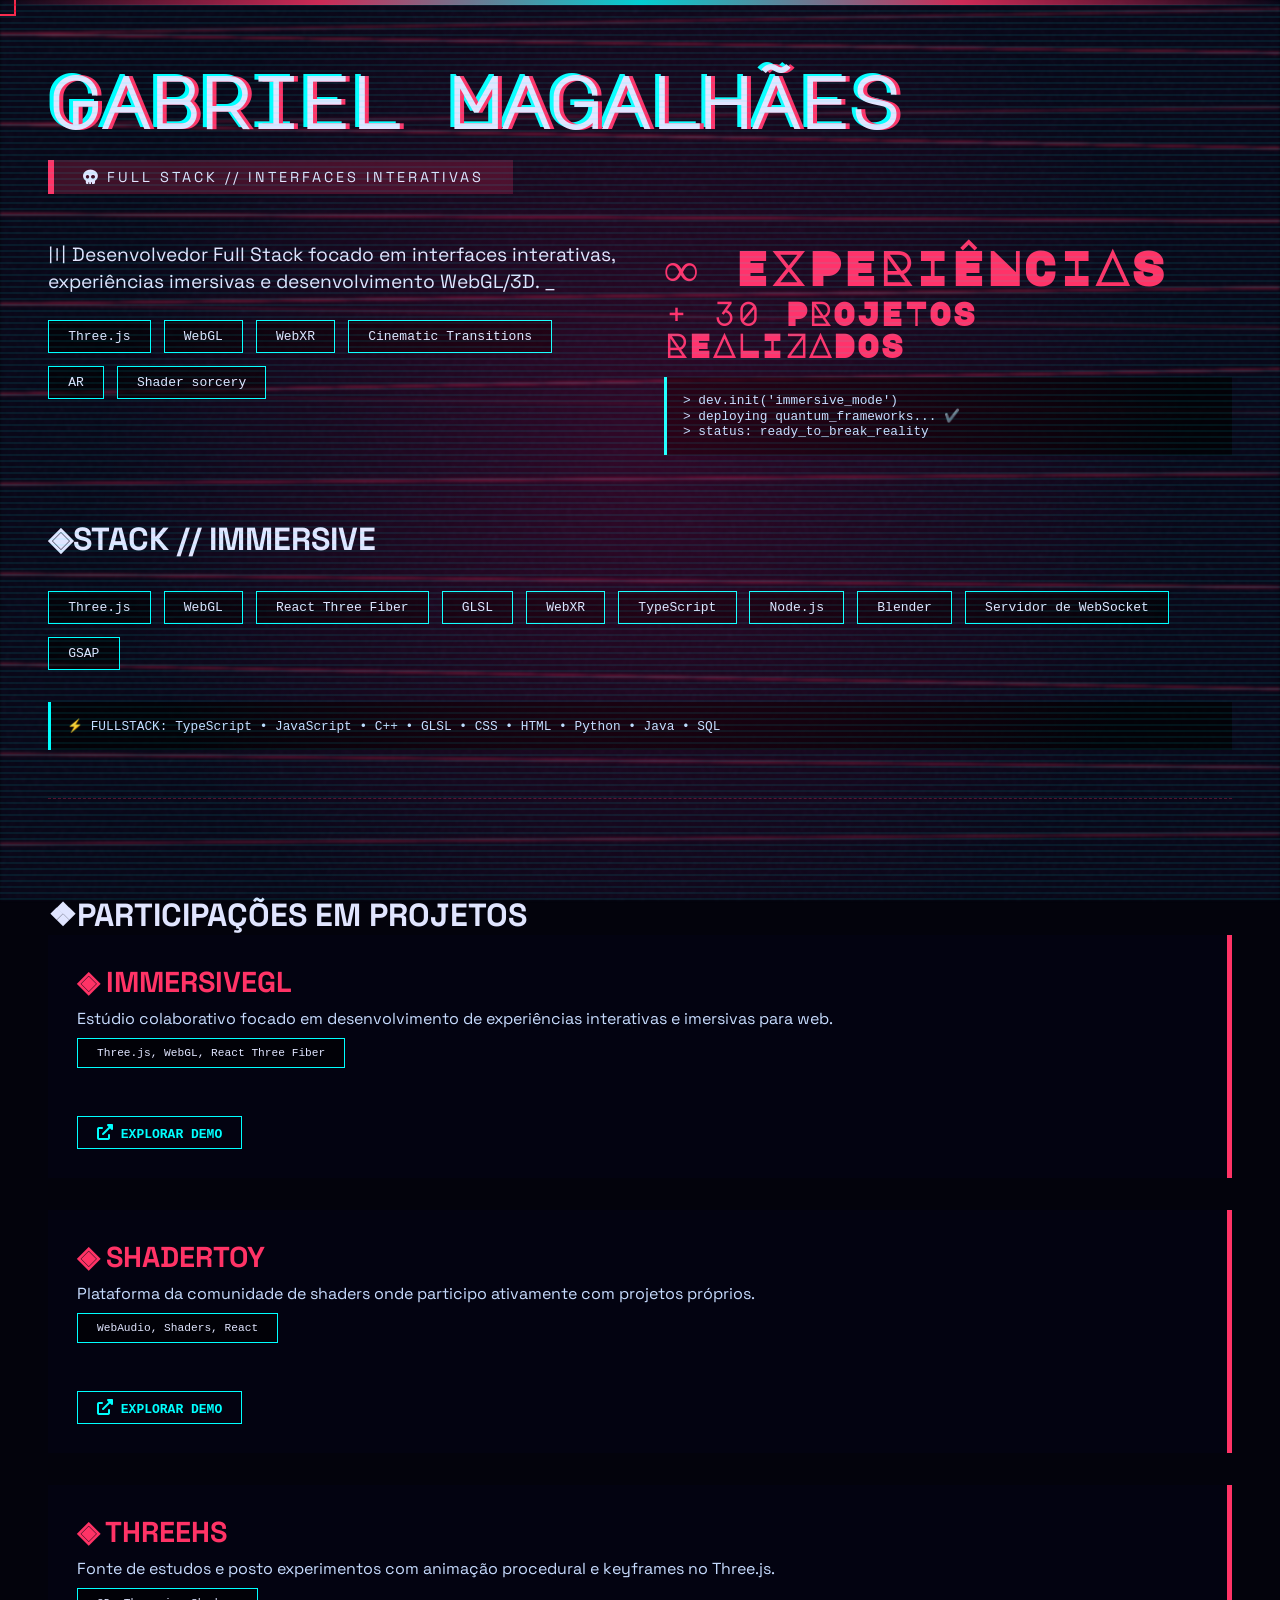
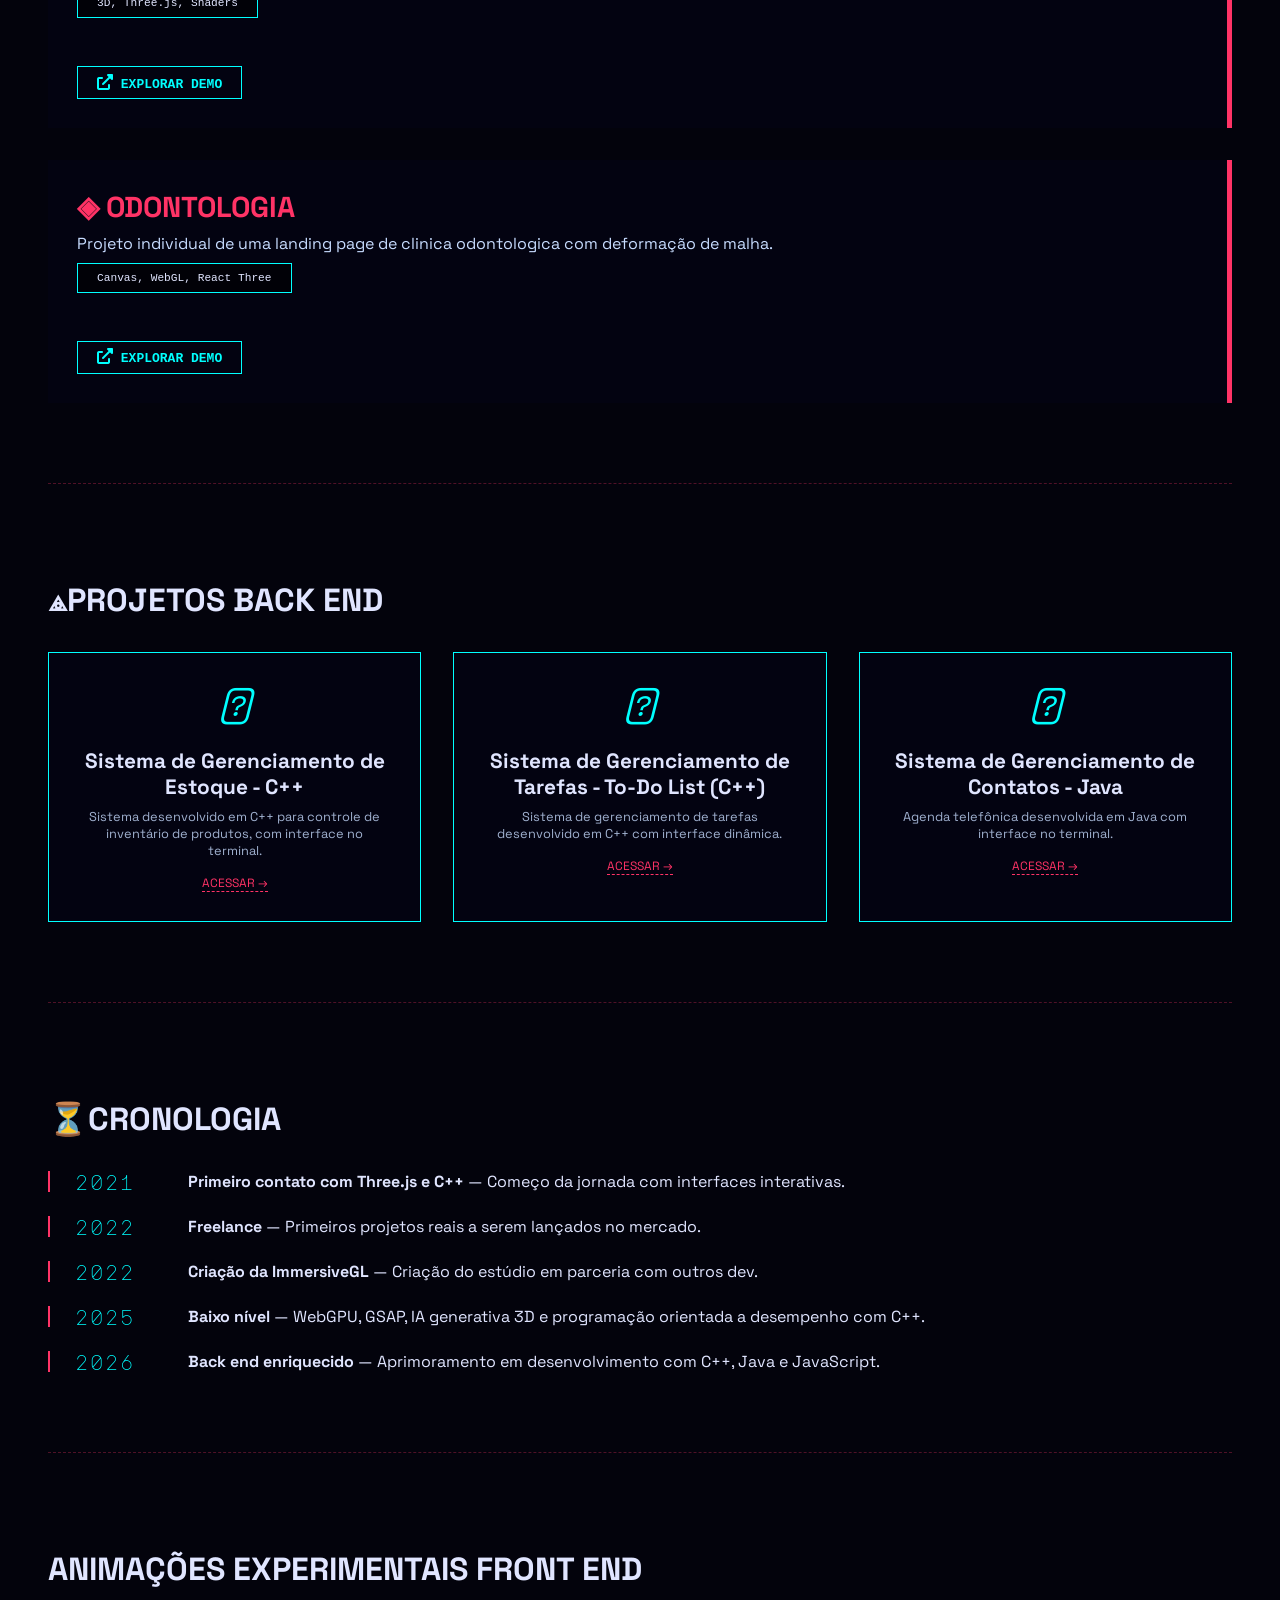
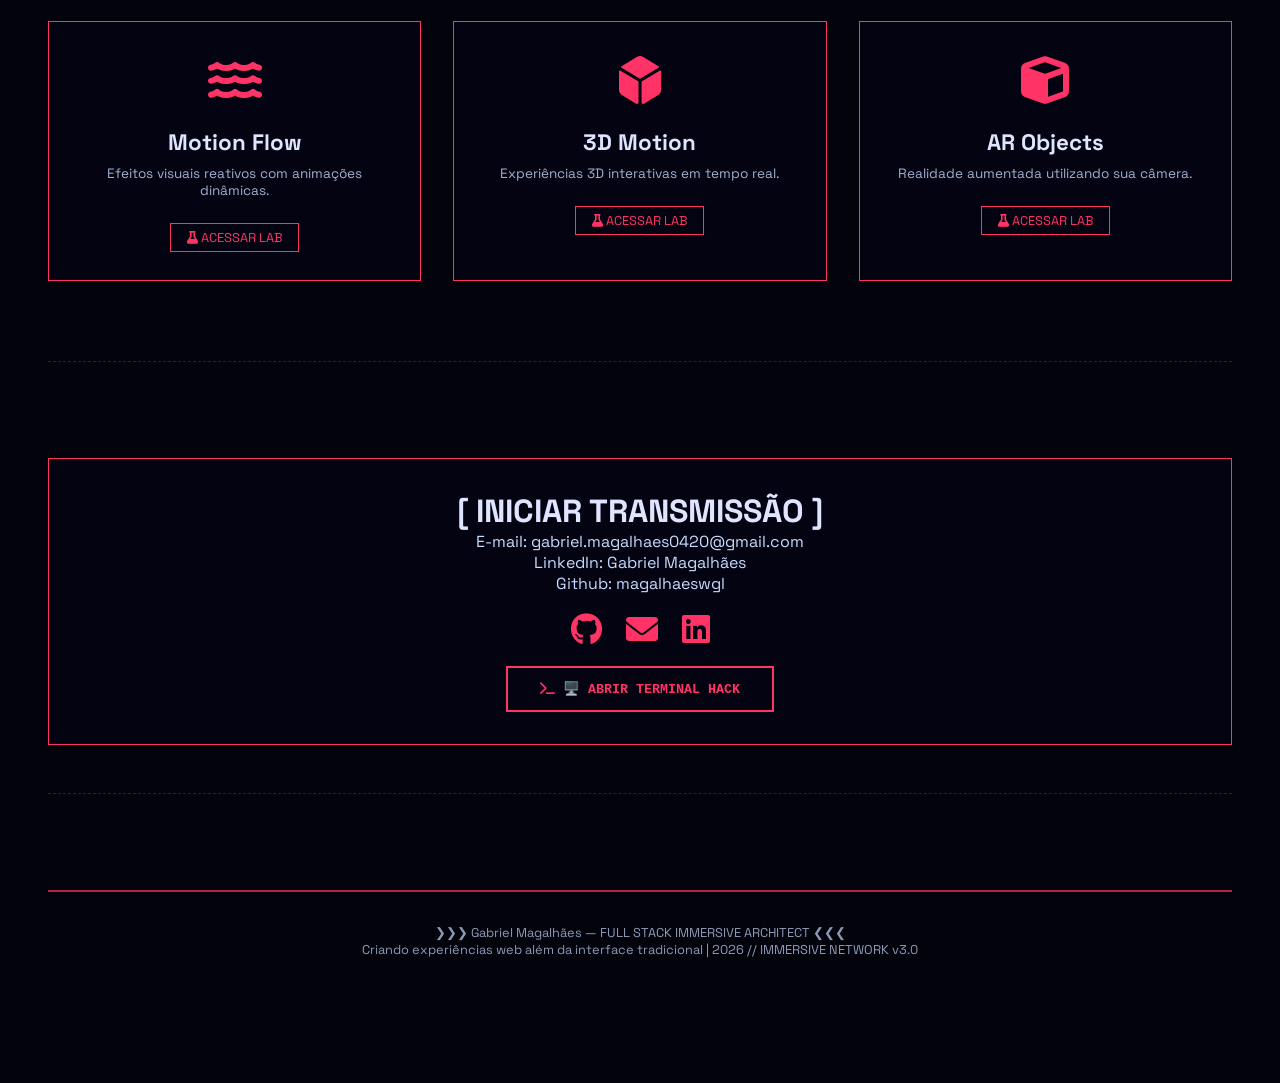
==== index.html @ 5cb0da73 "Portfólio Gabriel Magalhães Meu novo portfólio 2026 com alguns de meus projetos particulares, colabo" ====
<!DOCTYPE html>
<html lang="pt-BR">
<head>
    <meta charset="UTF-8">
    <meta name="viewport" content="width=device-width, initial-scale=1.0, user-scalable=yes">
    <title>Gabriel Magalhães — Portfolio</title>
    
    <!-- FONTS -->
    <link href="https://fonts.googleapis.com/css2?family=Space+Grotesk:wght@300;400;500;600;700&family=Major+Mono+Display&family=Syne+Mono&display=swap" rel="stylesheet">
    <link rel="stylesheet" href="https://cdnjs.cloudflare.com/ajax/libs/font-awesome/6.0.0-beta3/css/all.min.css">
    
    <!-- CSS PRINCIPAL -->
    <link rel="stylesheet" href="assets/css/style.css">
</head>
<body>

<!-- ELEMENTOS DE OVERLAY GLOBAIS -->
<div class="crt-effect"></div>
<div class="glitch-overlay"></div>
<div class="scan-bar"></div>
<div class="cursor-fx" id="cursor"></div>
<canvas id="distortion-bg"></canvas>

<!-- IFRAME PARA ANIMAÇÕES DO TERMINAL -->
<iframe id="animationFrame" style="position:fixed; top:0; left:0; width:100%; height:100%; border:none; z-index:9999; display:none; pointer-events:none; background:transparent;"></iframe>

<!-- CONTEÚDO PRINCIPAL -->
<div class="long-scroll">
    <div style="margin: 2rem 0 4rem;">
        <div class="glitch-title">Gabriel Magalhães</div>
        <div class="deviant-badge"><i class="fas fa-skull"></i> FULL STACK // INTERFACES INTERATIVAS</div>
        <div class="hero-grid">
            <div>
                <p style="font-size: 1.2rem; line-height: 1.4;">〣 Desenvolvedor Full Stack focado em interfaces interativas, experiências imersivas e desenvolvimento WebGL/3D. <span class="blink">_</span></p>
                <div class="skills-pile" style="margin-top: 1.5rem;">
                    <span class="skill-cyber">Three.js</span>
                    <span class="skill-cyber">WebGL</span>
                    <span class="skill-cyber">WebXR</span>
                    <span class="skill-cyber">Cinematic Transitions</span>
                    <span class="skill-cyber">AR</span>
                    <span class="skill-cyber">Shader sorcery</span>
                </div>
            </div>
            <div>
                <div class="stat-big">∞ EXPERIÊNCIAS</div>
                <div class="stat-big" style="font-size: 2rem;">+ 30 PROJETOS REALIZADOS</div>
                <div class="code-console" style="margin-top: 1rem;">
                    &gt; dev.init('immersive_mode')<br>
                    &gt; deploying quantum_frameworks... ✔️<br>
                    &gt; status: ready_to_break_reality
                </div>
            </div>
        </div>
    </div>

    <section>
        <h2 style="font-size: 2rem; margin-bottom: 1rem; color: var(--text-color);">◈STACK // IMMERSIVE</h2>
        <div class="skills-pile" id="skill-mega-list"></div>
        <div class="code-console" style="margin-top: 2rem;">
            ⚡ FULLSTACK: TypeScript • JavaScript • C++ • GLSL • CSS • HTML • Python • Java • SQL
        </div>
    </section>

    <section>
        <h2 style="font-size: 2rem; color: var(--text-color);">❖PARTICIPAÇÕES EM PROJETOS</h2>
        <div id="deviant-projects-container"></div>
    </section>

    <section>
        <h2 style="font-size: 2rem; color: var(--text-color);">⟁PROJETOS BACK END</h2>
        <div class="interactive-grid" id="interactiveContainer"></div>
    </section>

    <section>
        <h2 style="font-size: 2rem; color: var(--text-color);">⏳CRONOLOGIA</h2>
        <div class="timeline">
            <div class="timeline-item"><div class="year">2021</div><div><strong>Primeiro contato com Three.js e C++</strong> — Começo da jornada com interfaces interativas.</div></div>
            <div class="timeline-item"><div class="year">2022</div><div><strong>Freelance</strong> — Primeiros projetos reais a serem lançados no mercado.</div></div>
            <div class="timeline-item"><div class="year">2022</div><div><strong>Criação da ImmersiveGL</strong> — Criação do estúdio em parceria com outros dev.</div></div>
            <div class="timeline-item"><div class="year">2025</div><div><strong>Baixo nível</strong> — WebGPU, GSAP, IA generativa 3D e programação orientada a desempenho com C++.</div></div>
            <div class="timeline-item"><div class="year">2026</div><div><strong>Back end enriquecido</strong> — Aprimoramento em desenvolvimento com C++, Java e JavaScript.</div></div>
        </div>
    </section>

    <section>
        <h2 style="font-size: 2rem; color: var(--text-color);">ANIMAÇÕES EXPERIMENTAIS FRONT END</h2>
        <div class="lab-grid" id="labContainer"></div>
    </section>

    <section id="contact-deviant">
        <div style="background: var(--bg-card); padding: 2rem; text-align: center; border: 1px solid var(--primary-neon);">
            <h2 style="font-size: 2rem; color: var(--text-color);">[ INICIAR TRANSMISSÃO ]</h2>
            <p style="color: var(--text-dim);">E-mail: gabriel.magalhaes0420@gmail.com<br> LinkedIn: Gabriel Magalhães<br> Github: magalhaeswgl</p>
            <div class="social-icons" style="margin: 1rem;">
                <a href="https://github.com/magalhaeswgl" target="_blank" style="color: var(--primary-neon); font-size: 2rem; margin: 0 10px;"><i class="fa-brands fa-github"></i></a>
                <a href="mailto:gabriel.magalhaes0420@gmail.com" style="color: var(--primary-neon); font-size: 2rem; margin: 0 10px;"><i class="fa-solid fa-envelope"></i></a>
                <a href="http://www.linkedin.com/in/gabriel-magalhães-120964220" target="_blank" style="color: var(--primary-neon); font-size: 2rem; margin: 0 10px;"><i class="fa-brands fa-linkedin"></i></a>
            </div>
            <button class="glitch-button" id="openTerminalBtn"><i class="fas fa-terminal"></i> 🖥️ ABRIR TERMINAL HACK</button>
        </div>
    </section>

    <footer>
        <span class="blink">❯❯❯</span> Gabriel Magalhães — FULL STACK IMMERSIVE ARCHITECT <span class="blink">❮❮❮</span><br>
        Criando experiências web além da interface tradicional | 2026 // IMMERSIVE NETWORK v3.0
    </footer>
</div>

<!-- TERMINAL MODAL -->
<div id="terminalModal" class="terminal-modal">
    <div class="terminal-window" id="terminalWindow">
        <div class="terminal-header-bar" id="terminalDragHandle">
            <span>⚡ DEVIANT::TERMINAL [HACK MODE]</span>
            <span class="close-terminal-btn" id="closeTerminalBtn">✖</span>
        </div>
        <div class="terminal-body" id="terminalBody">
            <div class="terminal-output-line">> SISTEMA DE HACK ATIVADO.</div>
            <div class="terminal-output-line">> Digite 'lista' para ver TODOS os comandos.</div>
        </div>
        <div class="terminal-input-line">
            <span class="terminal-prompt">$&gt;</span>
            <input type="text" class="terminal-input-field" id="terminalInput" autofocus>
        </div>
        <div class="terminal-help-panel" id="helpPanel">
            <div class="help-chip" data-cmd="reset">🔄 RESET</div>
        </div>
    </div>
</div>

<!-- SCRIPTS -->
<script src="assets/js/data.js"></script>
<script src="assets/js/themes.js"></script>
<script src="assets/js/animations.js"></script>
<script src="assets/js/terminal.js"></script>
<script src="assets/js/main.js"></script>

</body>
</html>
---- assets/css/style.css ----
/* ===== VARIÁVEIS ===== */
:root {
    --primary-neon: #ff3366;
    --secondary-neon: #0ff;
    --bg-dark: #03030c;
    --bg-card: rgba(5, 5, 20, 0.7);
    --text-color: #e0e5ff;
    --text-dim: #c7dcff;
    --border-color: rgba(255, 51, 102, 0.3);
    --glitch-opacity: 0.08;
    --scan-speed: 8s;
    --scan-opacity: 0.8;
    --blur-amount: 0px;
    --bg-noise: 0.5;
}

* {
    margin: 0;
    padding: 0;
    box-sizing: border-box;
}

body {
    background-color: var(--bg-dark);
    font-family: 'Space Grotesk', monospace;
    color: var(--text-color);
    overflow-x: hidden;
    cursor: crosshair;
    transition: background-color 0.2s ease, color 0.2s ease;
}

/* ===== EFEITOS DE TELA ===== */
.crt-effect {
    position: fixed;
    top: 0;
    left: 0;
    width: 100%;
    height: 100%;
    background: repeating-linear-gradient(0deg, rgba(0, 255, 255, var(--glitch-opacity)) 0px, rgba(0, 255, 255, var(--glitch-opacity)) 2px, transparent 2px, transparent 6px);
    pointer-events: none;
    z-index: 15;
}

.glitch-overlay {
    position: fixed;
    top: 0;
    left: 0;
    width: 100%;
    height: 100%;
    background: radial-gradient(circle at 50% 50%, rgba(255, 0, 100, calc(var(--glitch-opacity) * 2)) 0%, transparent 70%);
    pointer-events: none;
    z-index: 14;
    mix-blend-mode: screen;
    animation: pulseGlitch 6s infinite;
}

@keyframes pulseGlitch {
    0%, 100% { opacity: 0.4; background: radial-gradient(circle at 30% 60%, rgba(0,255,200,0.08) 0%, transparent 70%);}
    50% { opacity: 0.8; background: radial-gradient(circle at 70% 30%, rgba(255, 51, 102, 0.12) 0%, transparent 70%);}
}

.scan-bar {
    position: fixed;
    top: 0;
    left: 0;
    width: 100%;
    height: 5px;
    background: linear-gradient(90deg, transparent, var(--primary-neon), var(--secondary-neon), var(--primary-neon), transparent);
    animation: scanMove var(--scan-speed) linear infinite;
    z-index: 20;
    pointer-events: none;
    opacity: var(--scan-opacity);
}

@keyframes scanMove {
    0% { top: 0%; opacity: 0.8;}
    50% { top: 100%; opacity: 0.2;}
    100% { top: 0%; opacity: 0.8;}
}

.cursor-fx {
    position: fixed;
    width: 32px;
    height: 32px;
    border: 2px solid var(--primary-neon);
    border-radius: 0%;
    pointer-events: none;
    z-index: 9999;
    transition: 0.04s linear;
    transform: translate(-50%, -50%);
    mix-blend-mode: difference;
}

#distortion-bg {
    position: fixed;
    top: 0;
    left: 0;
    width: 100%;
    height: 100%;
    z-index: -2;
    opacity: var(--bg-noise);
    filter: blur(1.5px);
}

/* ===== LAYOUT ===== */
.long-scroll {
    position: relative;
    z-index: 5;
    max-width: 1400px;
    margin: 0 auto;
    padding: 2rem 3rem 6rem;
}

section {
    margin-bottom: 6rem;
    border-bottom: 1px dashed var(--border-color);
    padding-bottom: 3rem;
}

/* ===== TIPOGRAFIA ===== */
.glitch-title {
    font-family: 'Major Mono Display', monospace;
    font-size: clamp(2.5rem, 6vw, 4.5rem);
    font-weight: 700;
    letter-spacing: -3px;
    text-shadow: 0.05em 0 0 var(--primary-neon), -0.05em -0.025em 0 var(--secondary-neon);
    animation: glitchShake 3s infinite;
    margin-bottom: 1rem;
}

@keyframes glitchShake {
    0%, 100% { transform: translate(0); }
    95% { transform: translate(0); }
    96% { transform: translate(-2px, 1px); }
    97% { transform: translate(2px, -1px); }
    98% { transform: translate(-1px, 1px); }
    99% { transform: translate(1px, -1px); }
}

.deviant-badge {
    background: color-mix(in srgb, var(--primary-neon) 22%, transparent);
    backdrop-filter: blur(8px);
    padding: 0.5rem 1.8rem;
    width: fit-content;
    border-left: 6px solid var(--primary-neon);
    font-weight: 400;
    font-size: 0.9rem;
    letter-spacing: 3px;
    margin: 1.5rem 0;
    color: var(--text-color);
}

/* ===== GRIDS ===== */
.hero-grid {
    display: grid;
    grid-template-columns: 1fr 1fr;
    gap: 3rem;
    margin: 3rem 0 2rem;
}

.stat-big {
    font-size: 3rem;
    font-weight: 800;
    font-family: 'Major Mono Display';
    color: var(--primary-neon);
}

.skills-pile {
    display: flex;
    flex-wrap: wrap;
    gap: 0.8rem;
    margin: 2rem 0;
}

.skill-cyber {
    background: rgba(0, 0, 0, 0.6);
    border: 1px solid var(--secondary-neon);
    padding: 0.5rem 1.2rem;
    font-weight: 500;
    font-family: monospace;
    transition: 0.15s;
    color: var(--text-color);
}

.skill-cyber:hover {
    background: var(--secondary-neon);
    color: black;
    box-shadow: 0 0 15px var(--secondary-neon);
}

/* ===== PROJETOS ===== */
.project-deviant {
    background: var(--bg-card);
    backdrop-filter: blur(4px);
    border-right: 5px solid var(--primary-neon);
    padding: 1.8rem;
    margin-bottom: 2rem;
    transition: 0.2s;
}

.project-deviant:hover {
    transform: translateX(12px) scale(1.01);
    border-right-color: var(--secondary-neon);
}

.project-deviant h3 {
    color: var(--primary-neon);
}

.demo-link {
    display: inline-block;
    margin-top: 1rem;
    color: var(--secondary-neon);
    text-decoration: none;
    font-weight: bold;
    border: 1px solid var(--secondary-neon);
    padding: 0.4rem 1.2rem;
    transition: 0.2s;
    font-family: monospace;
}

.demo-link:hover {
    background: var(--secondary-neon);
    color: black;
    box-shadow: 0 0 12px var(--secondary-neon);
}

/* ===== TIMELINE ===== */
.timeline {
    display: flex;
    flex-direction: column;
    gap: 1.5rem;
    margin: 2rem 0;
}

.timeline-item {
    display: flex;
    gap: 1.5rem;
    border-left: 2px solid var(--primary-neon);
    padding-left: 1.5rem;
}

.year {
    font-family: 'Major Mono Display';
    font-size: 1.3rem;
    color: var(--secondary-neon);
    min-width: 90px;
}

/* ===== LABORATÓRIO ===== */
.lab-grid {
    display: grid;
    grid-template-columns: repeat(auto-fit, minmax(280px, 1fr));
    gap: 2rem;
    margin: 2rem 0;
}

.lab-card {
    background: var(--bg-card);
    backdrop-filter: blur(4px);
    border: 1px solid var(--primary-neon);
    padding: 1.8rem;
    text-align: center;
    transition: all 0.3s cubic-bezier(0.2, 0.9, 0.4, 1.1);
    cursor: pointer;
    position: relative;
    overflow: hidden;
}

.lab-card::before {
    content: '';
    position: absolute;
    top: 0;
    left: -100%;
    width: 100%;
    height: 3px;
    background: linear-gradient(90deg, transparent, var(--secondary-neon), var(--primary-neon), transparent);
    transition: 0.4s;
}

.lab-card:hover::before {
    left: 100%;
}

.lab-card:hover {
    transform: translateY(-8px) scale(1.02);
    border-color: var(--secondary-neon);
    box-shadow: 0 0 25px rgba(0, 255, 255, 0.3);
}

.lab-icon {
    font-size: 3rem;
    margin-bottom: 1rem;
    display: inline-block;
    color: var(--primary-neon);
}

.lab-card h3 {
    font-size: 1.4rem;
    margin-bottom: 0.5rem;
    color: var(--text-color);
}

.lab-card p {
    font-size: 0.85rem;
    opacity: 0.8;
    margin-bottom: 1rem;
    color: var(--text-dim);
}

.lab-button {
    display: inline-block;
    margin-top: 0.5rem;
    color: var(--primary-neon);
    text-decoration: none;
    font-size: 0.8rem;
    border: 1px solid var(--primary-neon);
    padding: 0.3rem 1rem;
    transition: 0.2s;
}

.lab-card:hover .lab-button {
    background: var(--primary-neon);
    color: black;
}

/* ===== INTERFACES EXPERIMENTAIS ===== */
.interactive-grid {
    display: grid;
    grid-template-columns: repeat(auto-fit, minmax(260px, 1fr));
    gap: 2rem;
    margin: 2rem 0;
}

.interactive-card {
    background: var(--bg-card);
    backdrop-filter: blur(4px);
    border: 1px solid var(--secondary-neon);
    padding: 1.8rem;
    text-align: center;
    transition: all 0.25s ease;
    cursor: pointer;
}

.interactive-card:hover {
    transform: scale(1.03);
    border-color: var(--primary-neon);
    box-shadow: 0 0 25px rgba(255, 51, 102, 0.3);
}

.interactive-icon {
    font-size: 2.5rem;
    margin-bottom: 1rem;
    display: inline-block;
    color: var(--secondary-neon);
}

.interactive-card h3 {
    font-size: 1.3rem;
    margin-bottom: 0.5rem;
    color: var(--text-color);
}

.interactive-card p {
    font-size: 0.8rem;
    opacity: 0.8;
    color: var(--text-dim);
}

.interactive-link {
    display: inline-block;
    margin-top: 1rem;
    color: var(--primary-neon);
    text-decoration: none;
    font-size: 0.75rem;
    border-bottom: 1px dashed var(--primary-neon);
}

/* ===== BOTÕES ===== */
.glitch-button {
    background: none;
    border: 2px solid var(--primary-neon);
    padding: 0.8rem 2rem;
    font-weight: bold;
    color: var(--primary-neon);
    font-family: monospace;
    transition: 0.1s;
    cursor: pointer;
}

.glitch-button:hover {
    background: var(--primary-neon);
    color: black;
    box-shadow: 0 0 20px var(--primary-neon);
}

/* ===== FOOTER ===== */
footer {
    margin-top: 5rem;
    padding: 2rem;
    text-align: center;
    border-top: 2px solid var(--primary-neon);
    font-size: 0.8rem;
    opacity: 0.7;
    color: var(--text-dim);
}

.blink {
    animation: blinkAnime 1s step-end infinite;
}
@keyframes blinkAnime {
    0%, 100% { opacity: 1; }
    50% { opacity: 0; }
}

.code-console {
    background: #000000aa;
    padding: 1rem;
    font-family: monospace;
    font-size: 0.8rem;
    border-left: 3px solid var(--secondary-neon);
    color: var(--text-dim);
}

/* ===== TERMINAL MODAL ===== */
.terminal-modal {
    position: fixed;
    top: 0;
    left: 0;
    width: 100%;
    height: 100%;
    background: rgba(0,0,0,0.9);
    backdrop-filter: blur(8px);
    z-index: 9998;
    display: none;
    justify-content: center;
    align-items: center;
}

.terminal-window {
    width: 750px;
    max-width: 95vw;
    background: #0a0a0f;
    border: 2px solid var(--primary-neon);
    box-shadow: 0 0 40px rgba(255,51,102,0.3);
    font-family: 'Share Tech Mono', monospace;
}

.terminal-header-bar {
    background: var(--primary-neon);
    padding: 8px 15px;
    display: flex;
    justify-content: space-between;
    cursor: move;
    color: black;
    font-weight: bold;
}

.terminal-body {
    height: 350px;
    overflow-y: auto;
    padding: 12px;
    background: #050510;
    color: #0f0;
    font-size: 12px;
}

.terminal-input-line {
    display: flex;
    border-top: 1px solid #333;
    background: #000;
}

.terminal-prompt {
    padding: 8px;
    color: var(--primary-neon);
}

.terminal-input-field {
    flex: 1;
    background: transparent;
    border: none;
    color: #0f0;
    font-family: 'Share Tech Mono', monospace;
    padding: 8px;
    outline: none;
}

.close-terminal-btn {
    cursor: pointer;
    font-weight: bold;
}

.terminal-output-line {
    margin-bottom: 6px;
    white-space: pre-wrap;
    word-break: break-word;
    font-family: 'Share Tech Mono', monospace;
}

.terminal-help-panel {
    background: #0a0a1a;
    padding: 8px;
    border-top: 1px solid var(--primary-neon);
    display: flex;
    flex-wrap: wrap;
    gap: 12px;
    justify-content: center;
    font-size: 10px;
}

.help-chip {
    background: #1a1a2a;
    padding: 3px 8px;
    border-radius: 0px;
    cursor: pointer;
    transition: 0.1s;
    color: var(--text-dim);
}

.help-chip:hover {
    background: var(--primary-neon);
    color: black;
}

/* ===== RESPONSIVO ===== */
@media (max-width: 800px) {
    .long-scroll { padding: 1rem; }
    .hero-grid { grid-template-columns: 1fr; }
}
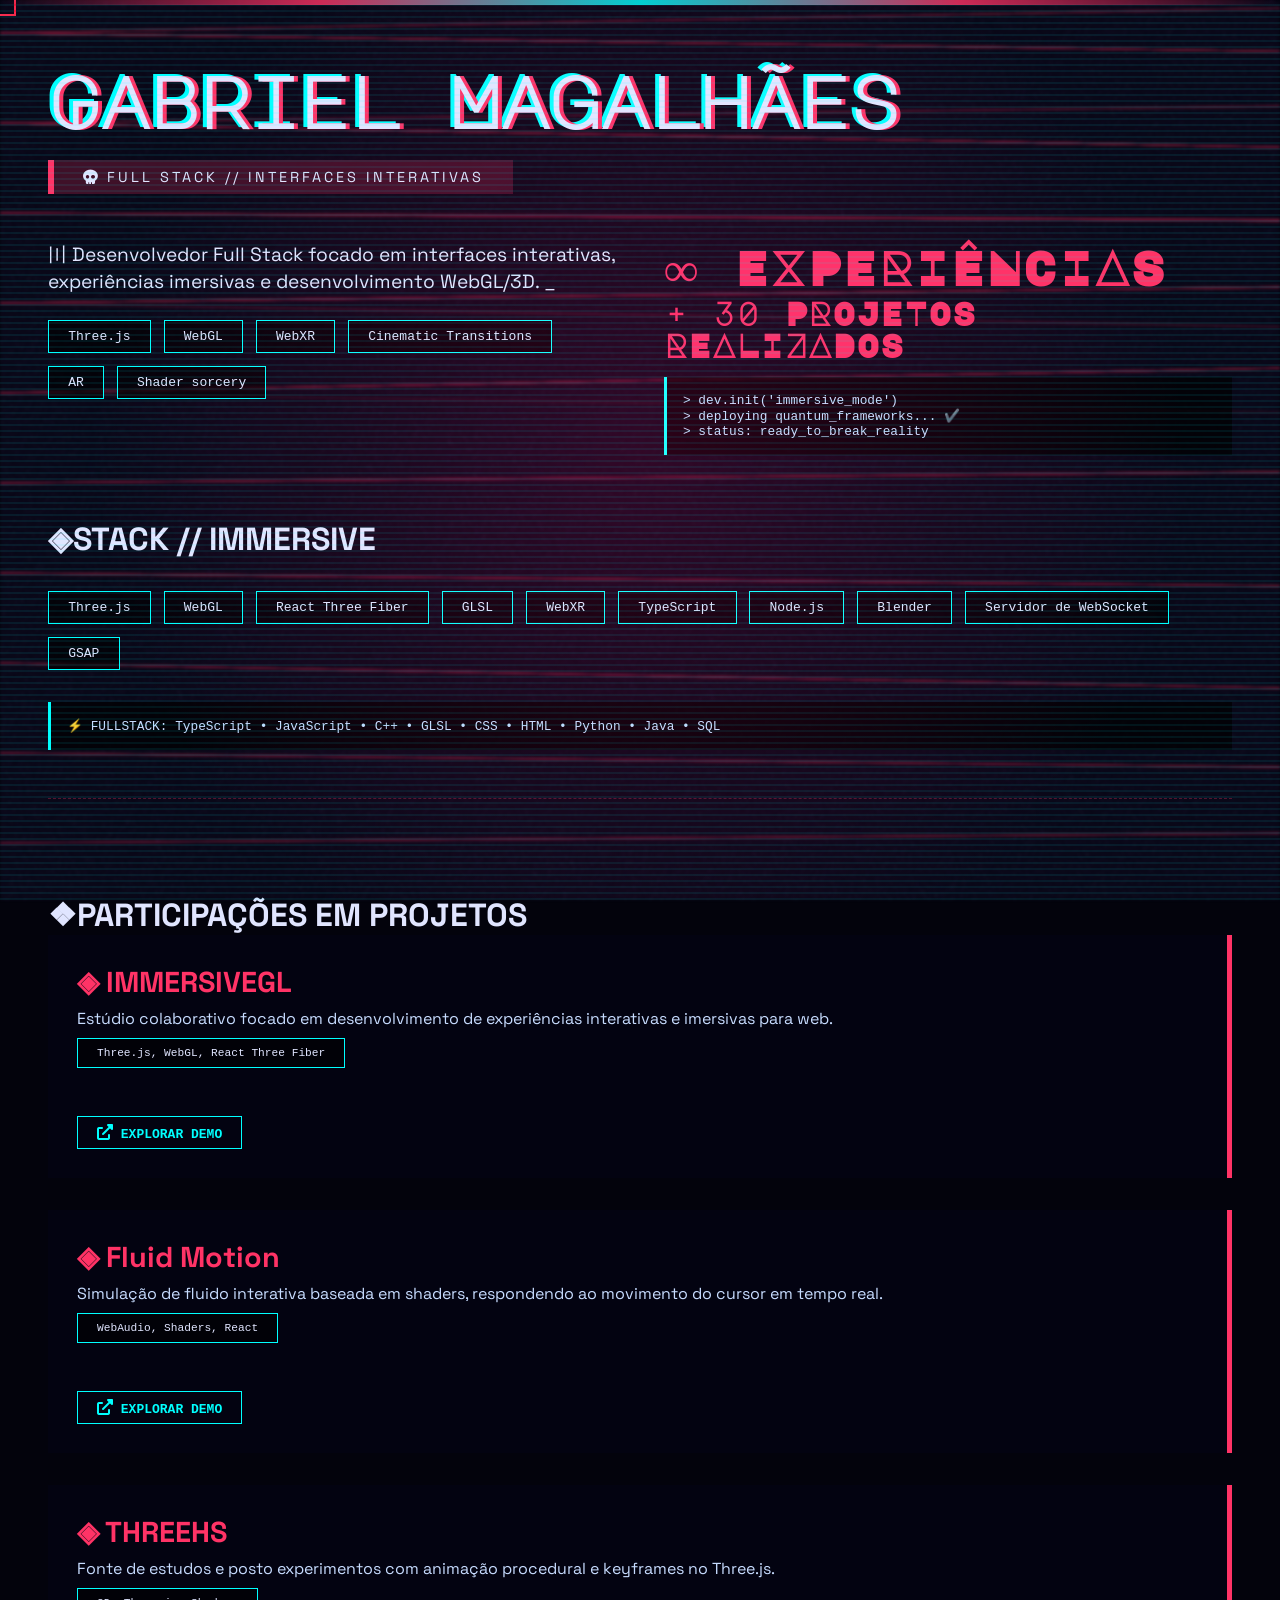
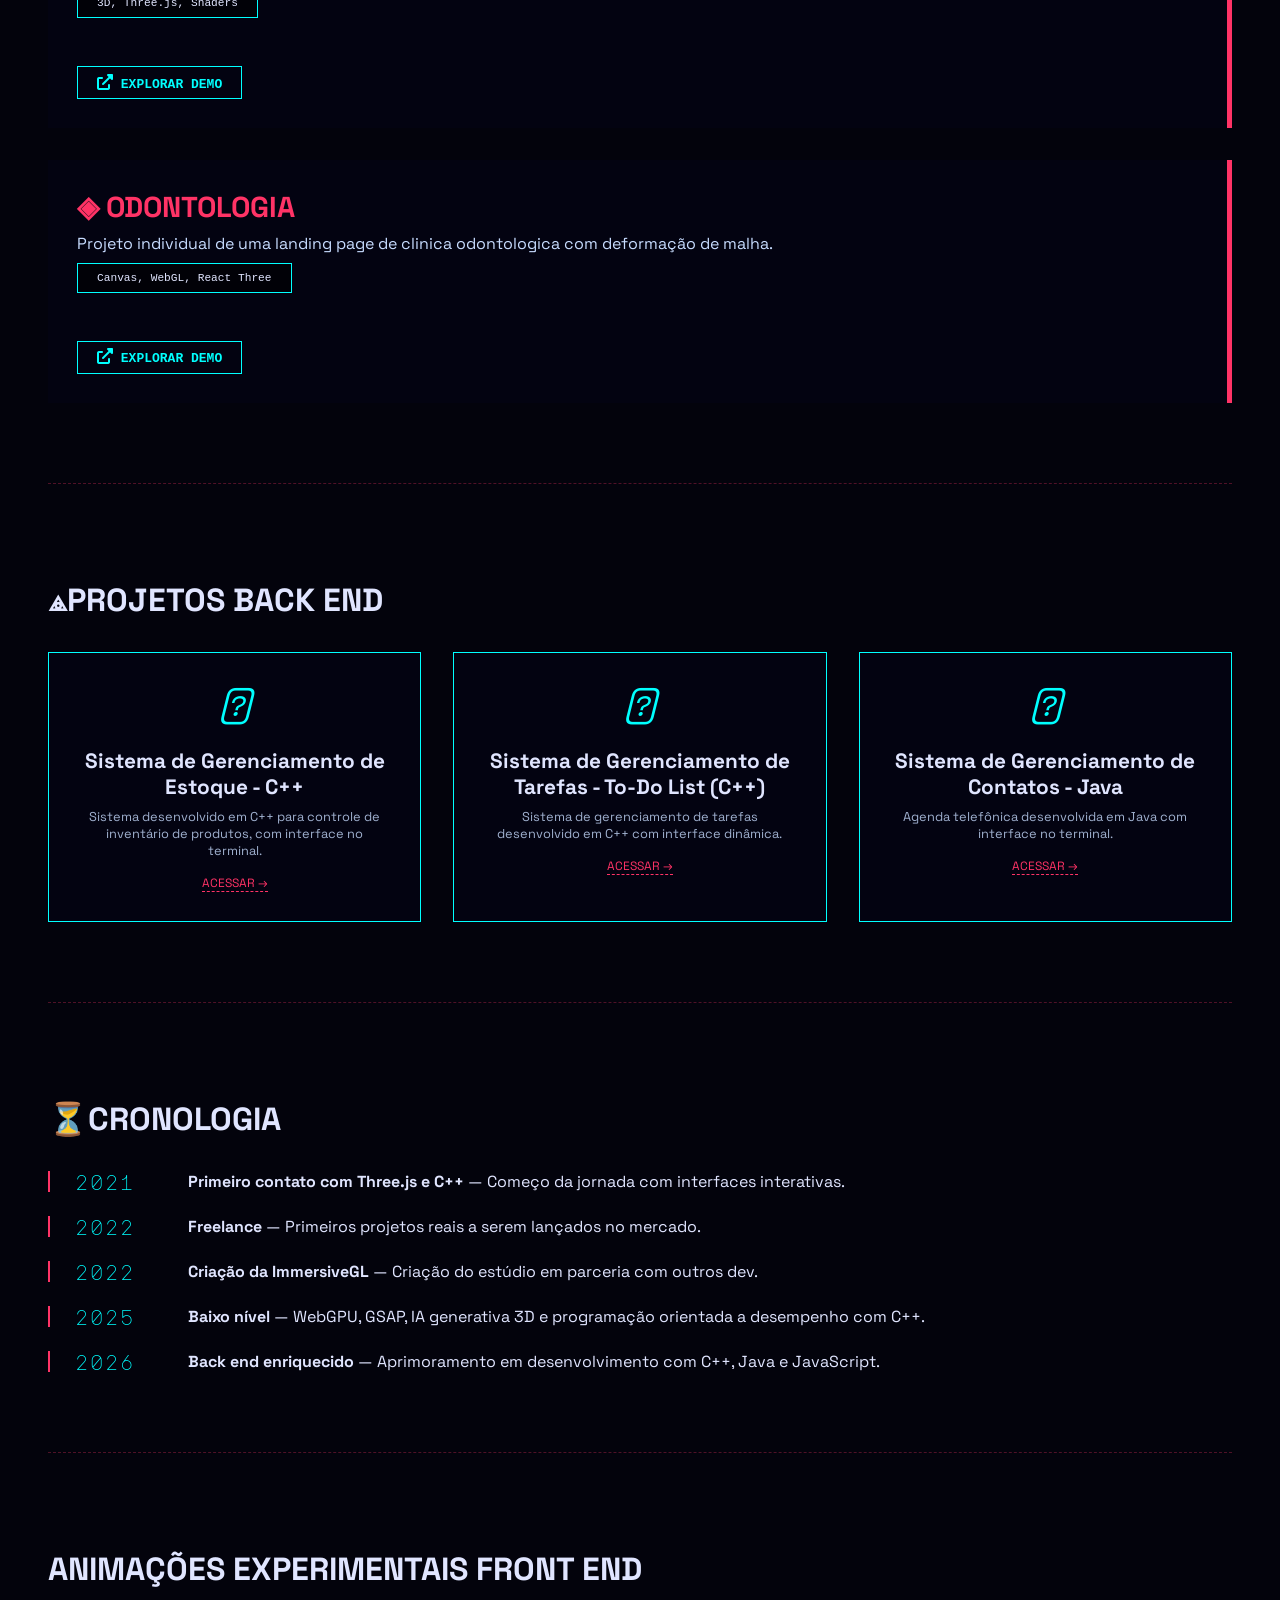
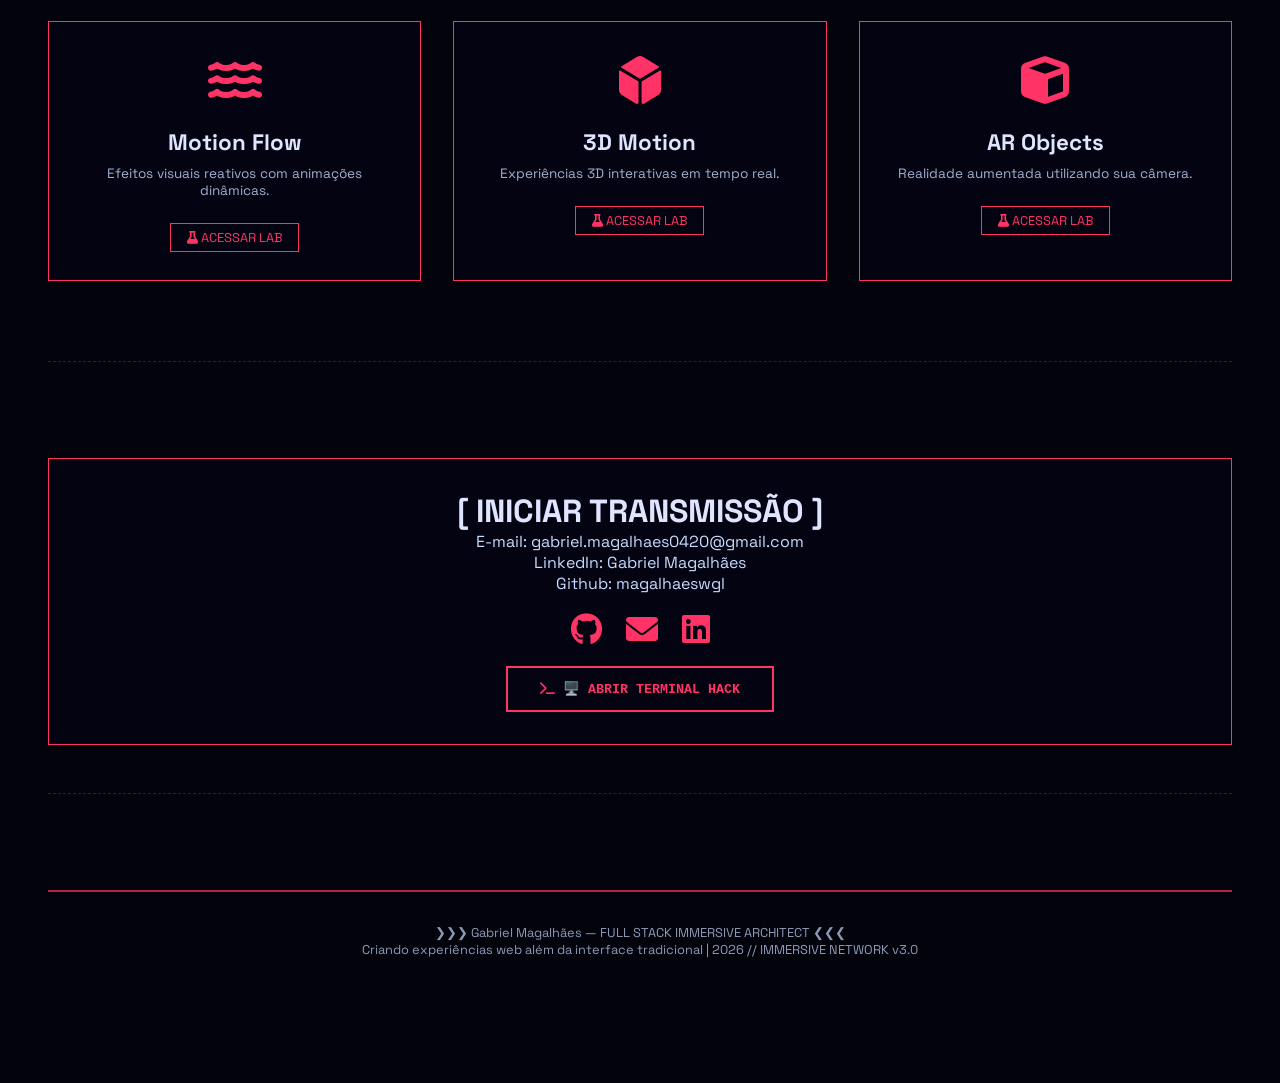
==== commit 4807602e: "Fix HTML structure and iframe display property" ====
--- a/index.html
+++ b/index.html
@@ -22,7 +22,7 @@
 <canvas id="distortion-bg"></canvas>
 
 <!-- IFRAME PARA ANIMAÇÕES DO TERMINAL -->
-<iframe id="animationFrame" style="position:fixed; top:0; left:0; width:100%; height:100%; border:none; z-index:9999; display:none; pointer-events:none; background:transparent;"></iframe>
+<iframe id="animationFrame" style="position:fixed; top:0; left:0; width:100%; height:100%; border:none; z-index:9999; display:none; pointer-events:auto; background:transparent;"></iframe>
 
 <!-- CONTEÚDO PRINCIPAL -->
 <div class="long-scroll">
@@ -135,4 +135,4 @@
 <script src="assets/js/main.js"></script>
 
 </body>
-</html>+</html>
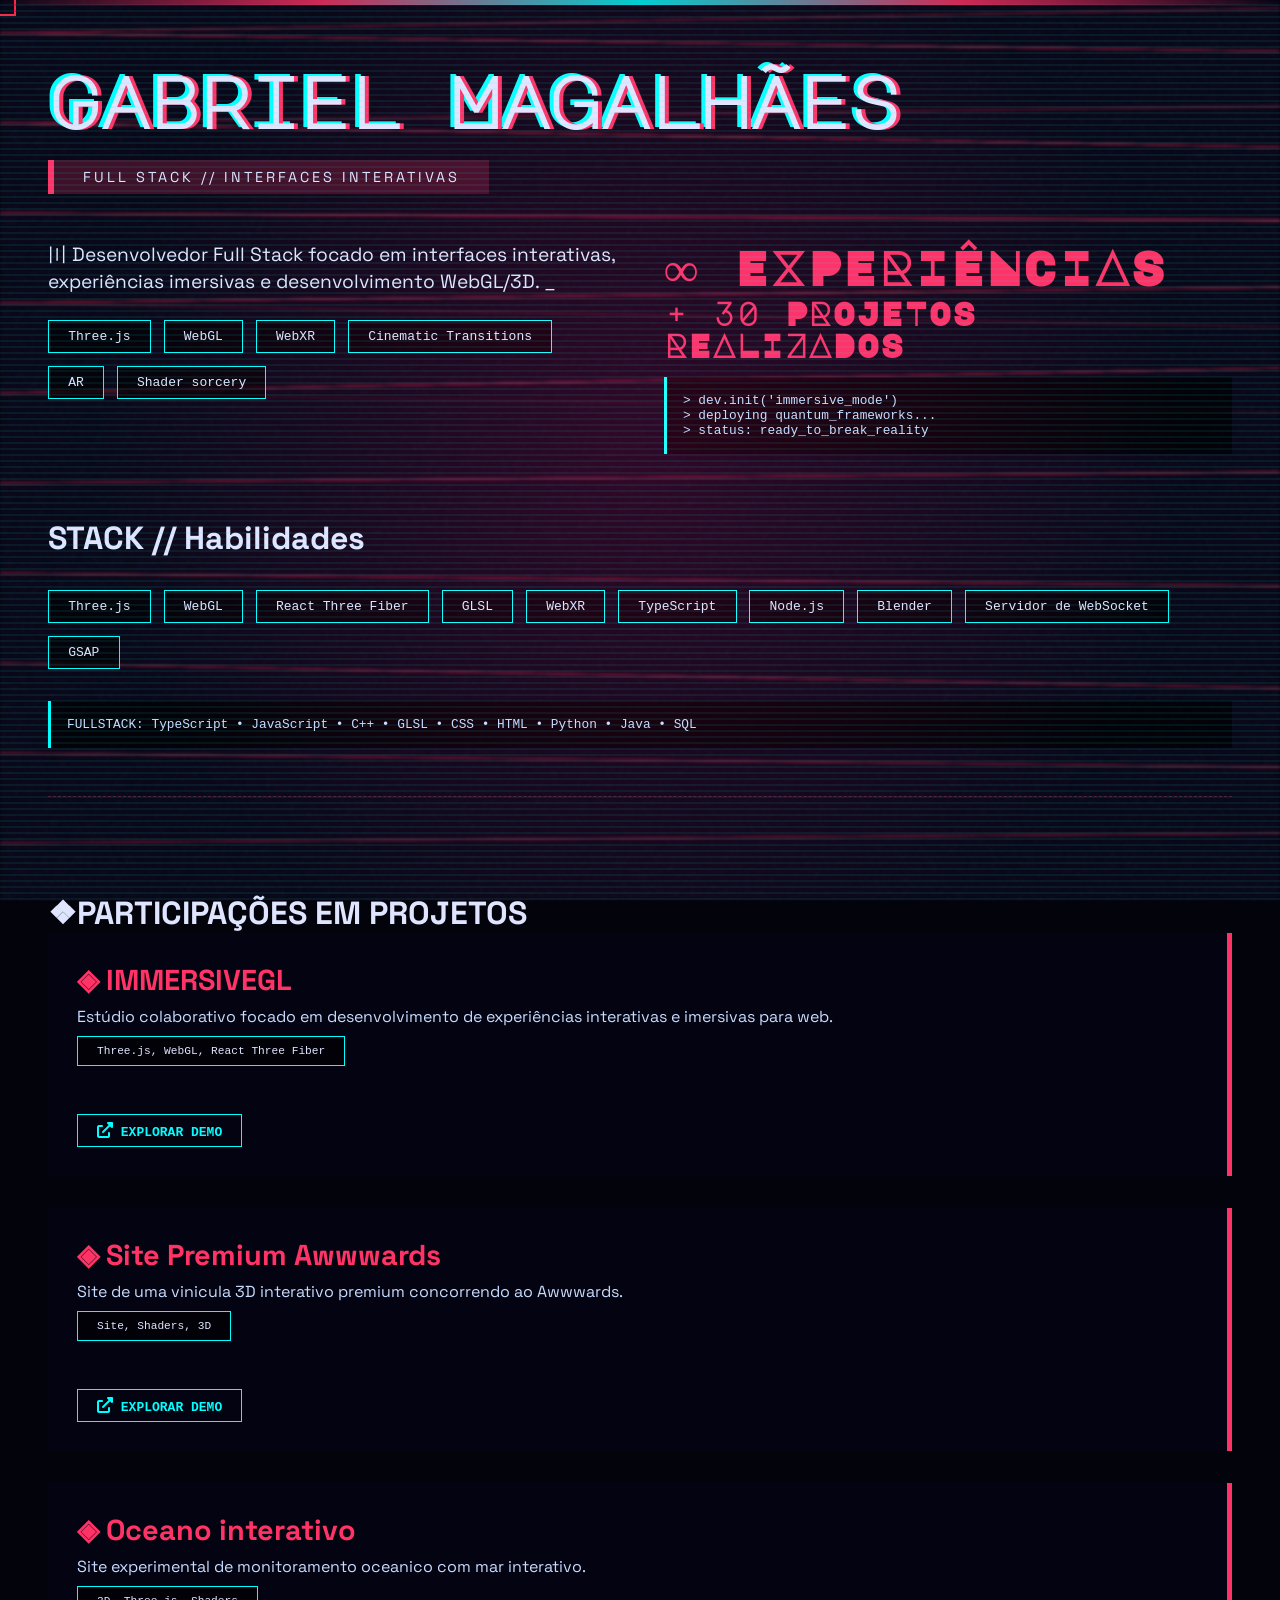
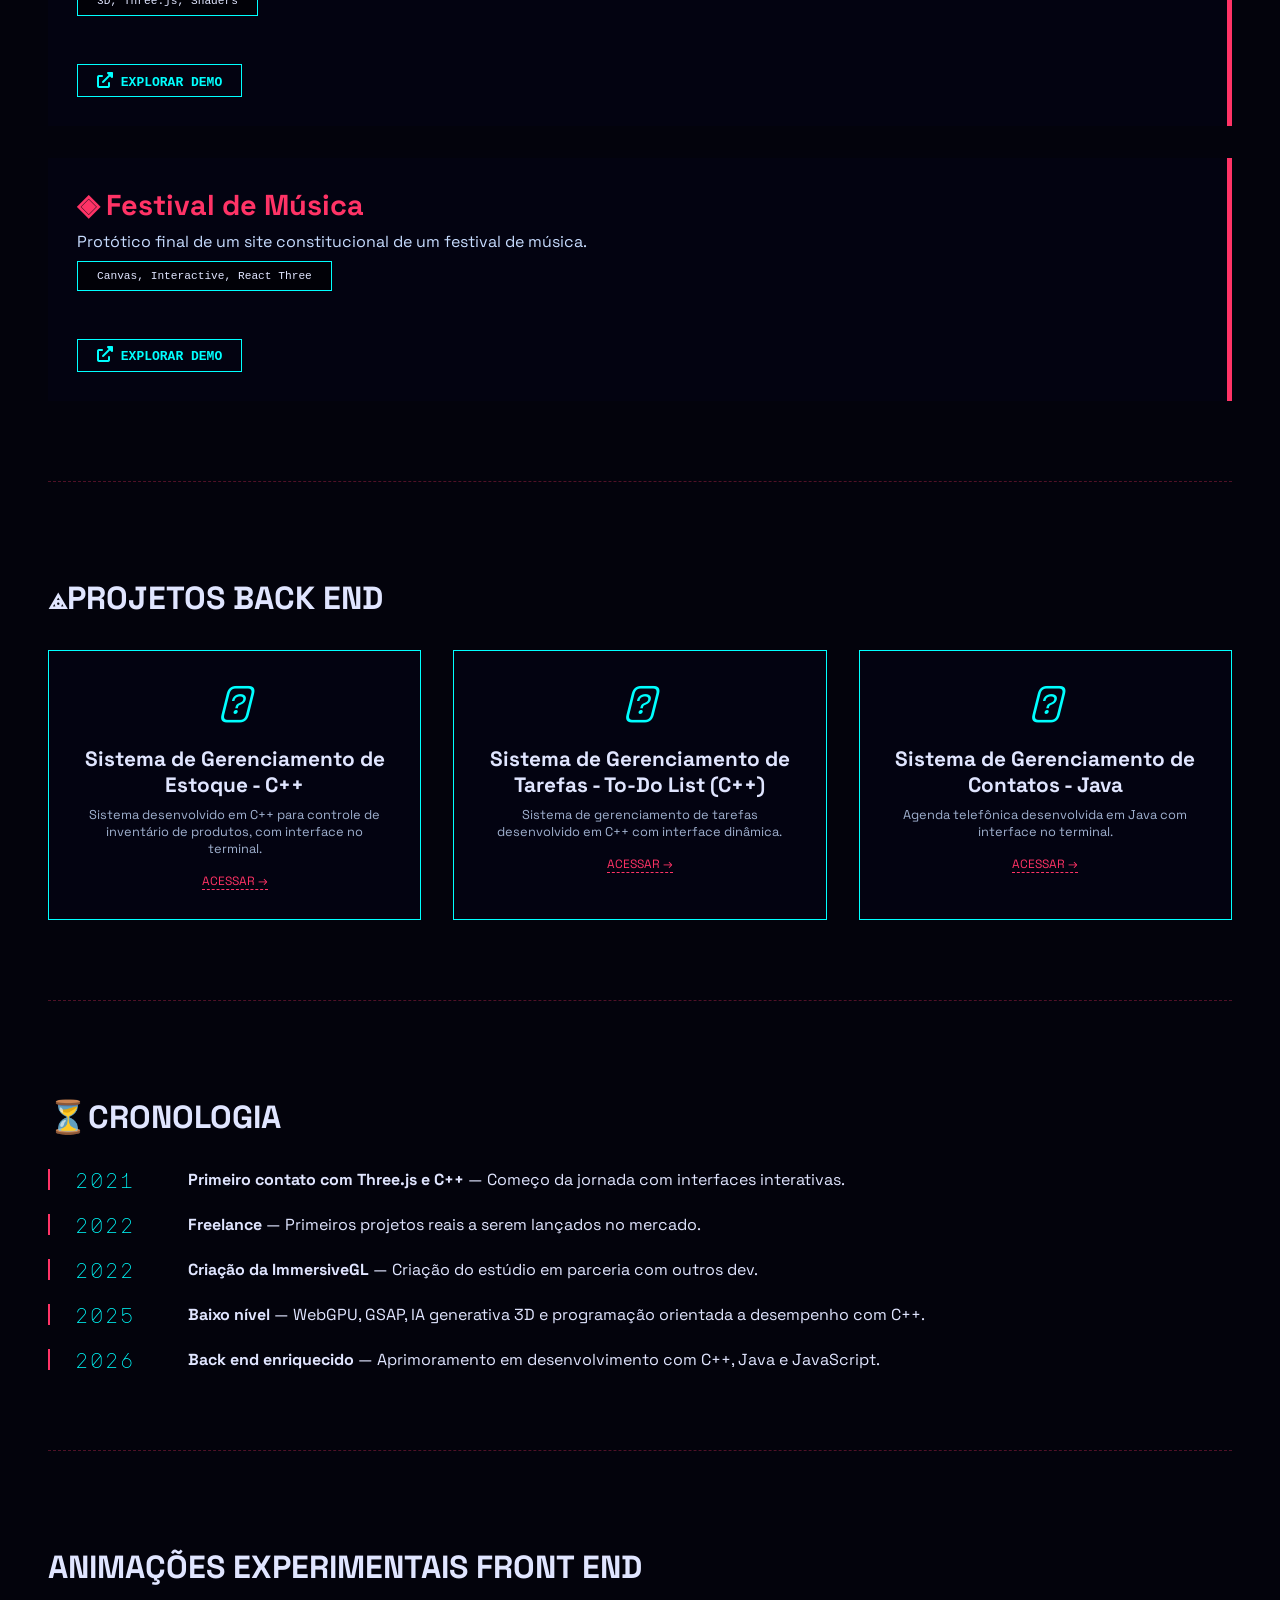
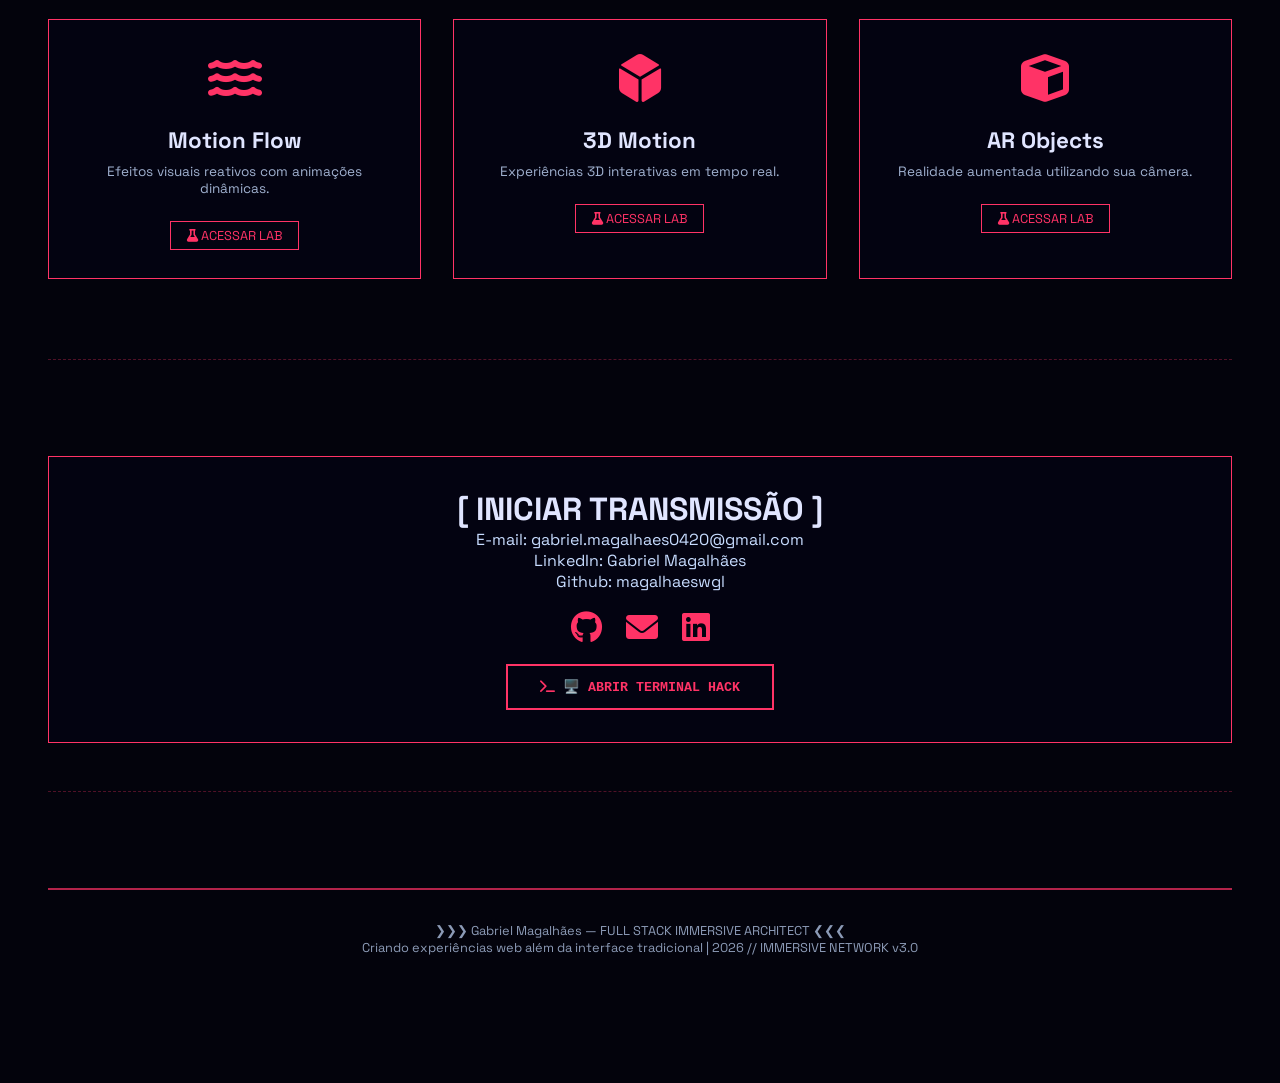
==== commit 0e904292: "Add files via upload" ====
--- a/index.html
+++ b/index.html
@@ -4,11 +4,11 @@
     <meta charset="UTF-8">
     <meta name="viewport" content="width=device-width, initial-scale=1.0, user-scalable=yes">
     <title>Gabriel Magalhães — Portfolio</title>
-    
+
     <!-- FONTS -->
     <link href="https://fonts.googleapis.com/css2?family=Space+Grotesk:wght@300;400;500;600;700&family=Major+Mono+Display&family=Syne+Mono&display=swap" rel="stylesheet">
     <link rel="stylesheet" href="https://cdnjs.cloudflare.com/ajax/libs/font-awesome/6.0.0-beta3/css/all.min.css">
-    
+
     <!-- CSS PRINCIPAL -->
     <link rel="stylesheet" href="assets/css/style.css">
 </head>
@@ -22,13 +22,13 @@
 <canvas id="distortion-bg"></canvas>
 
 <!-- IFRAME PARA ANIMAÇÕES DO TERMINAL -->
-<iframe id="animationFrame" style="position:fixed; top:0; left:0; width:100%; height:100%; border:none; z-index:9999; display:none; pointer-events:auto; background:transparent;"></iframe>
+<iframe id="animationFrame" style="position:fixed; top:0; left:0; width:100%; height:100%; border:none; z-index:9999; display:none; pointer-events:none; background:transparent;"></iframe>
 
 <!-- CONTEÚDO PRINCIPAL -->
 <div class="long-scroll">
     <div style="margin: 2rem 0 4rem;">
         <div class="glitch-title">Gabriel Magalhães</div>
-        <div class="deviant-badge"><i class="fas fa-skull"></i> FULL STACK // INTERFACES INTERATIVAS</div>
+        <div class="deviant-badge">FULL STACK // INTERFACES INTERATIVAS</div>
         <div class="hero-grid">
             <div>
                 <p style="font-size: 1.2rem; line-height: 1.4;">〣 Desenvolvedor Full Stack focado em interfaces interativas, experiências imersivas e desenvolvimento WebGL/3D. <span class="blink">_</span></p>
@@ -46,7 +46,7 @@
                 <div class="stat-big" style="font-size: 2rem;">+ 30 PROJETOS REALIZADOS</div>
                 <div class="code-console" style="margin-top: 1rem;">
                     &gt; dev.init('immersive_mode')<br>
-                    &gt; deploying quantum_frameworks... ✔️<br>
+                    &gt; deploying quantum_frameworks... <br>
                     &gt; status: ready_to_break_reality
                 </div>
             </div>
@@ -54,10 +54,10 @@
     </div>
 
     <section>
-        <h2 style="font-size: 2rem; margin-bottom: 1rem; color: var(--text-color);">◈STACK // IMMERSIVE</h2>
+        <h2 style="font-size: 2rem; margin-bottom: 1rem; color: var(--text-color);">STACK // Habilidades</h2>
         <div class="skills-pile" id="skill-mega-list"></div>
         <div class="code-console" style="margin-top: 2rem;">
-            ⚡ FULLSTACK: TypeScript • JavaScript • C++ • GLSL • CSS • HTML • Python • Java • SQL
+             FULLSTACK: TypeScript • JavaScript • C++ • GLSL • CSS • HTML • Python • Java • SQL
         </div>
     </section>
 
@@ -110,8 +110,11 @@
 <div id="terminalModal" class="terminal-modal">
     <div class="terminal-window" id="terminalWindow">
         <div class="terminal-header-bar" id="terminalDragHandle">
-            <span>⚡ DEVIANT::TERMINAL [HACK MODE]</span>
-            <span class="close-terminal-btn" id="closeTerminalBtn">✖</span>
+            <span>TERMINAL [HACK MODE]</span>
+            <span class="terminal-window-controls">
+                <span class="minimize-terminal-btn" id="minimizeTerminalBtn" title="Minimizar">—</span>
+                <span class="close-terminal-btn" id="closeTerminalBtn" title="Fechar">✖</span>
+            </span>
         </div>
         <div class="terminal-body" id="terminalBody">
             <div class="terminal-output-line">> SISTEMA DE HACK ATIVADO.</div>
@@ -127,6 +130,12 @@
     </div>
 </div>
 
+<!-- BOTÃO FLUTUANTE PARA REABRIR O TERMINAL MINIMIZADO -->
+<button id="terminalRestoreBtn" title="Reabrir terminal">
+    <span class="restore-icon">💻</span>
+    <span class="restore-label">Terminal</span>
+</button>
+
 <!-- SCRIPTS -->
 <script src="assets/js/data.js"></script>
 <script src="assets/js/themes.js"></script>
@@ -135,4 +144,4 @@
 <script src="assets/js/main.js"></script>
 
 </body>
-</html>
+</html>
--- a/assets/css/style.css
+++ b/assets/css/style.css
@@ -527,4 +527,94 @@
 @media (max-width: 800px) {
     .long-scroll { padding: 1rem; }
     .hero-grid { grid-template-columns: 1fr; }
+}
+
+/* ============================================================
+   CONTROLES DO CABEÇALHO DO TERMINAL (minimizar / fechar)
+   ============================================================ */
+.terminal-window-controls {
+    display: flex;
+    align-items: center;
+    gap: 10px;
+}
+
+.minimize-terminal-btn,
+.close-terminal-btn {
+    cursor: pointer;
+    font-weight: bold;
+    padding: 0 4px;
+    transition: color 0.2s, text-shadow 0.2s;
+    user-select: none;
+}
+
+.minimize-terminal-btn:hover {
+    color: #ffcc00;
+    text-shadow: 0 0 8px rgba(255, 204, 0, 0.8);
+}
+
+.close-terminal-btn:hover {
+    color: #ff3366;
+    text-shadow: 0 0 8px rgba(255, 51, 102, 0.8);
+}
+
+/* ============================================================
+   ESTADO MINIMIZADO DO TERMINAL
+   ============================================================ */
+#terminalModal.minimized {
+    display: none !important;
+}
+
+/* ============================================================
+   BOTÃO FLUTUANTE DE RESTAURAR TERMINAL (com texto)
+   ============================================================ */
+#terminalRestoreBtn {
+    position: fixed;
+    bottom: 20px;
+    left: 20px;
+    z-index: 10001;
+    display: none;
+    align-items: center;
+    gap: 10px;
+    padding: 12px 20px 12px 16px;
+    font-family: 'Courier New', monospace;
+    font-size: 14px;
+    font-weight: bold;
+    letter-spacing: 1.5px;
+    text-transform: uppercase;
+    color: #00ff41;
+    background: rgba(0, 0, 0, 0.85);
+    border: 1px solid #00ff41;
+    border-radius: 30px;
+    cursor: pointer;
+    box-shadow: 0 0 12px rgba(0, 255, 65, 0.4), inset 0 0 10px rgba(0, 255, 65, 0.1);
+    transition: all 0.25s ease;
+    user-select: none;
+}
+
+#terminalRestoreBtn .restore-icon {
+    font-size: 20px;
+    line-height: 1;
+    display: inline-flex;
+    align-items: center;
+    justify-content: center;
+}
+
+#terminalRestoreBtn .restore-label {
+    line-height: 1;
+    white-space: nowrap;
+}
+
+#terminalRestoreBtn:hover {
+    background: rgba(0, 255, 65, 0.15);
+    box-shadow: 0 0 22px rgba(0, 255, 65, 0.8), inset 0 0 15px rgba(0, 255, 65, 0.2);
+    text-shadow: 0 0 8px rgba(0, 255, 65, 0.8);
+    transform: translateY(-2px);
+}
+
+#terminalRestoreBtn:active {
+    transform: translateY(0) scale(0.97);
+}
+
+#terminalRestoreBtn.visible {
+    display: inline-flex;
 }
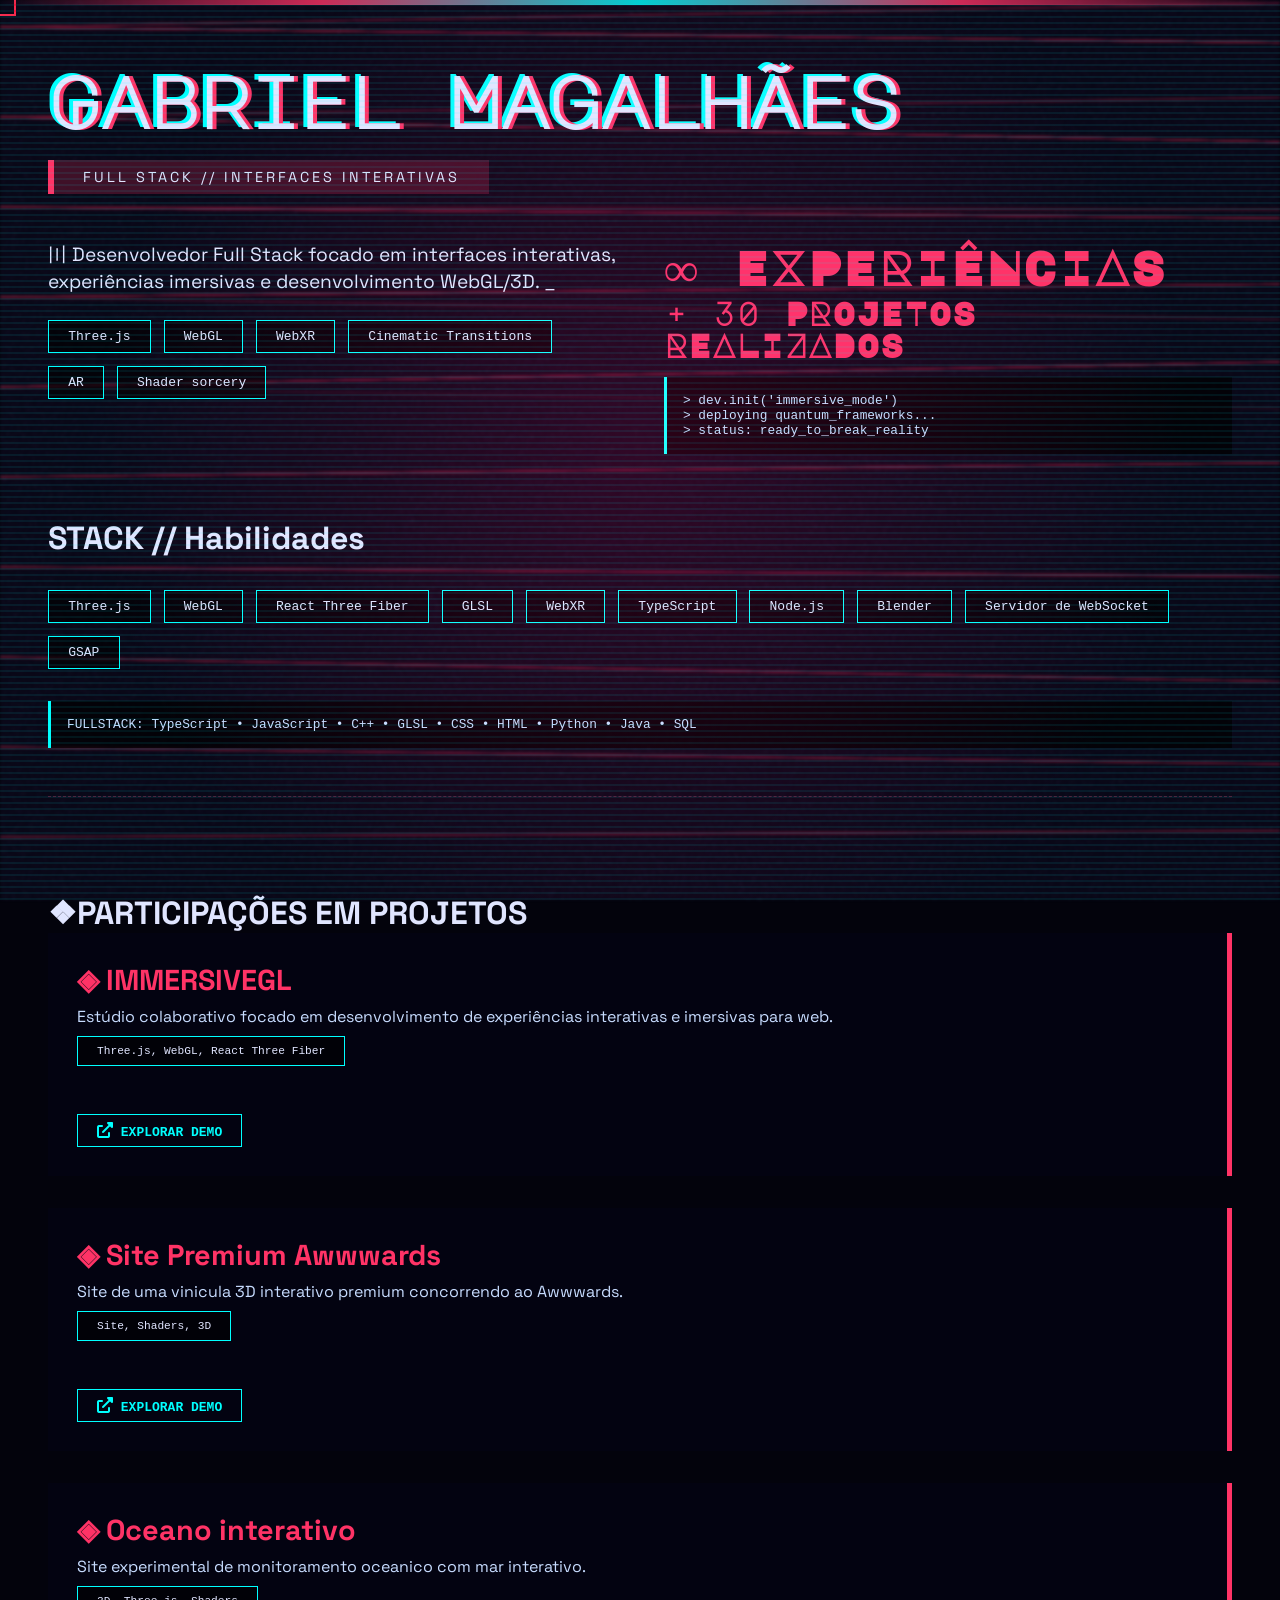
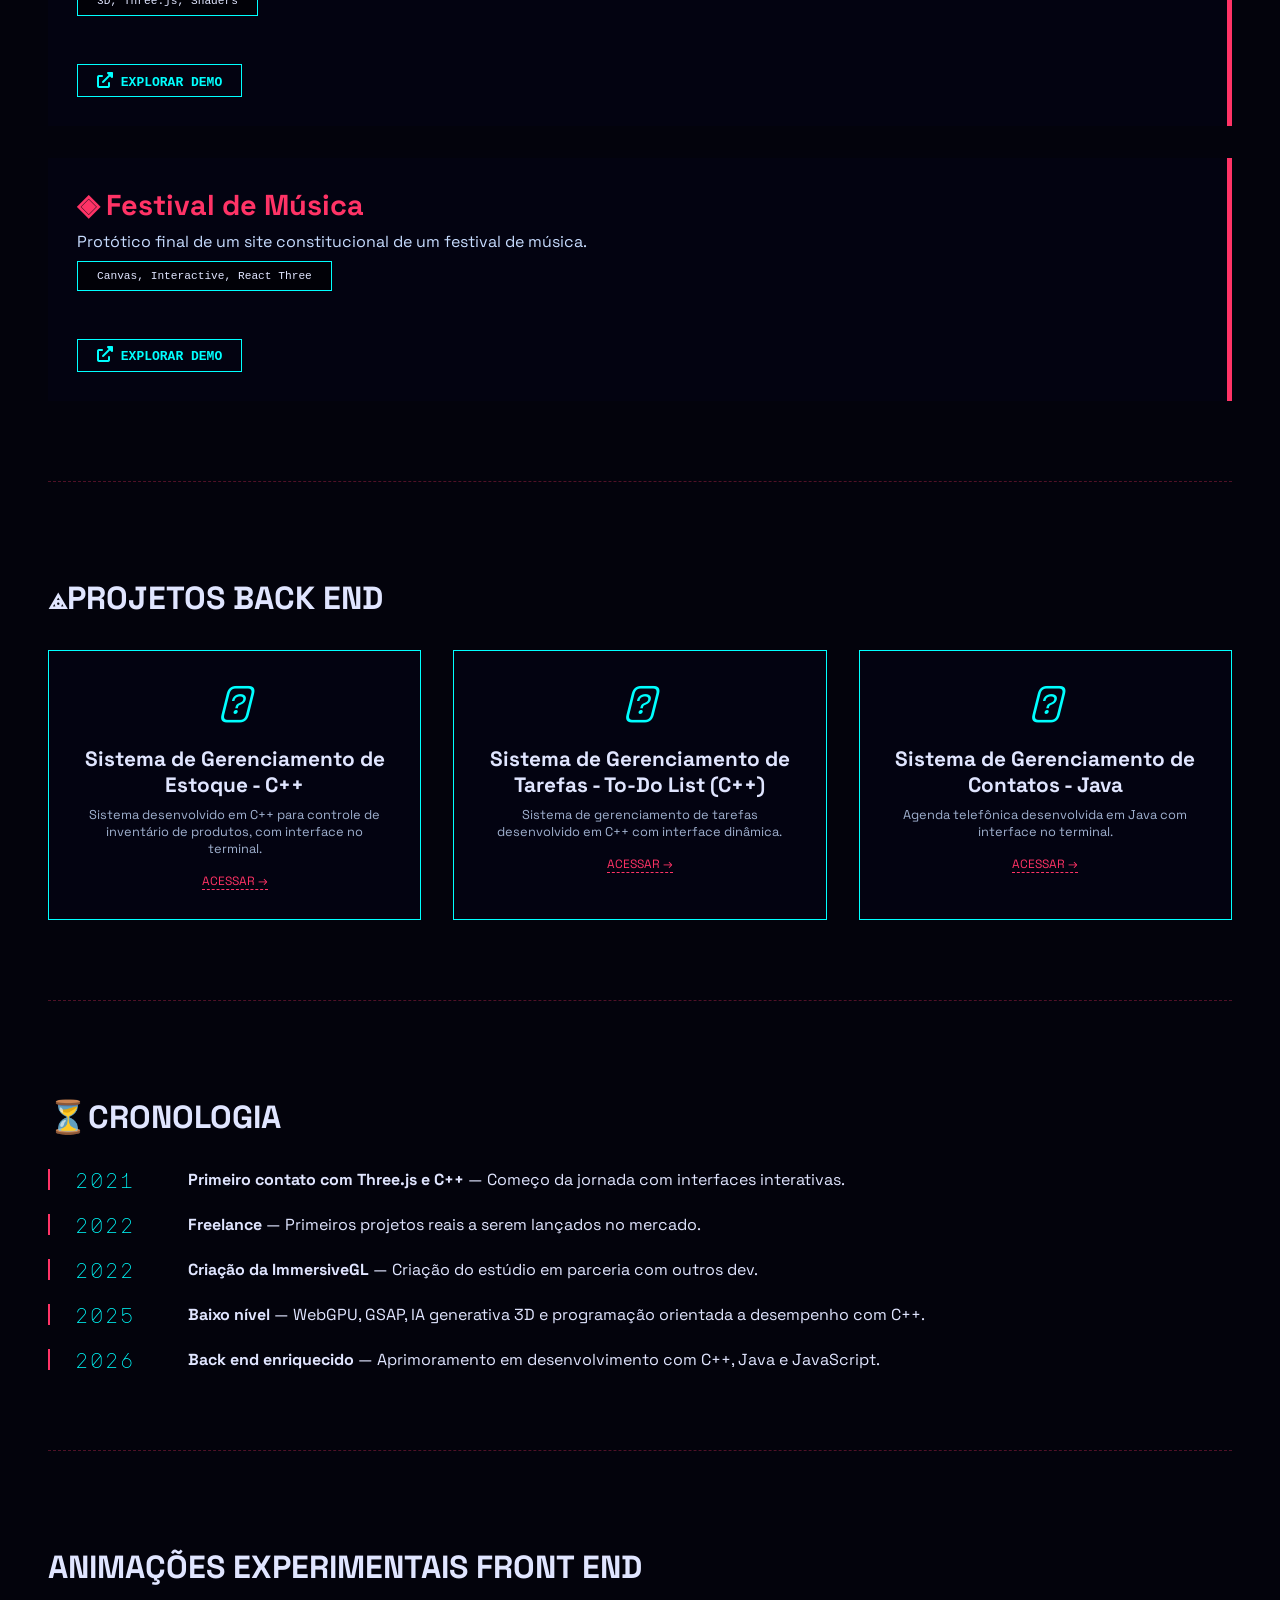
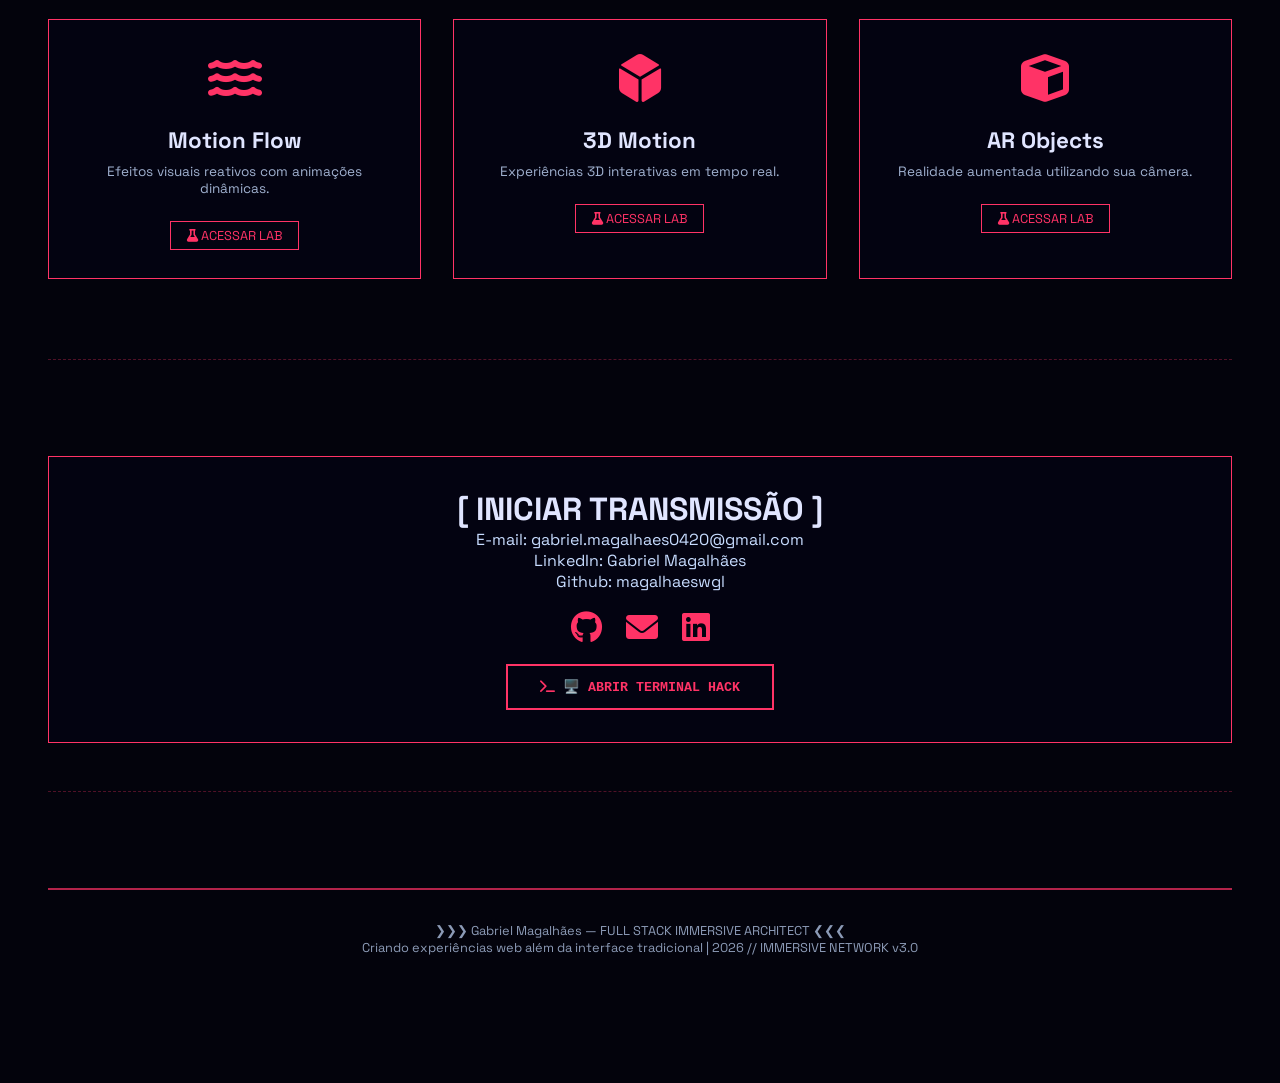
==== commit 2951c572: "Fix HTML encoding issues in index.html" ====
--- a/index.html
+++ b/index.html
@@ -144,4 +144,4 @@
 <script src="assets/js/main.js"></script>
 
 </body>
-</html>+</html>
